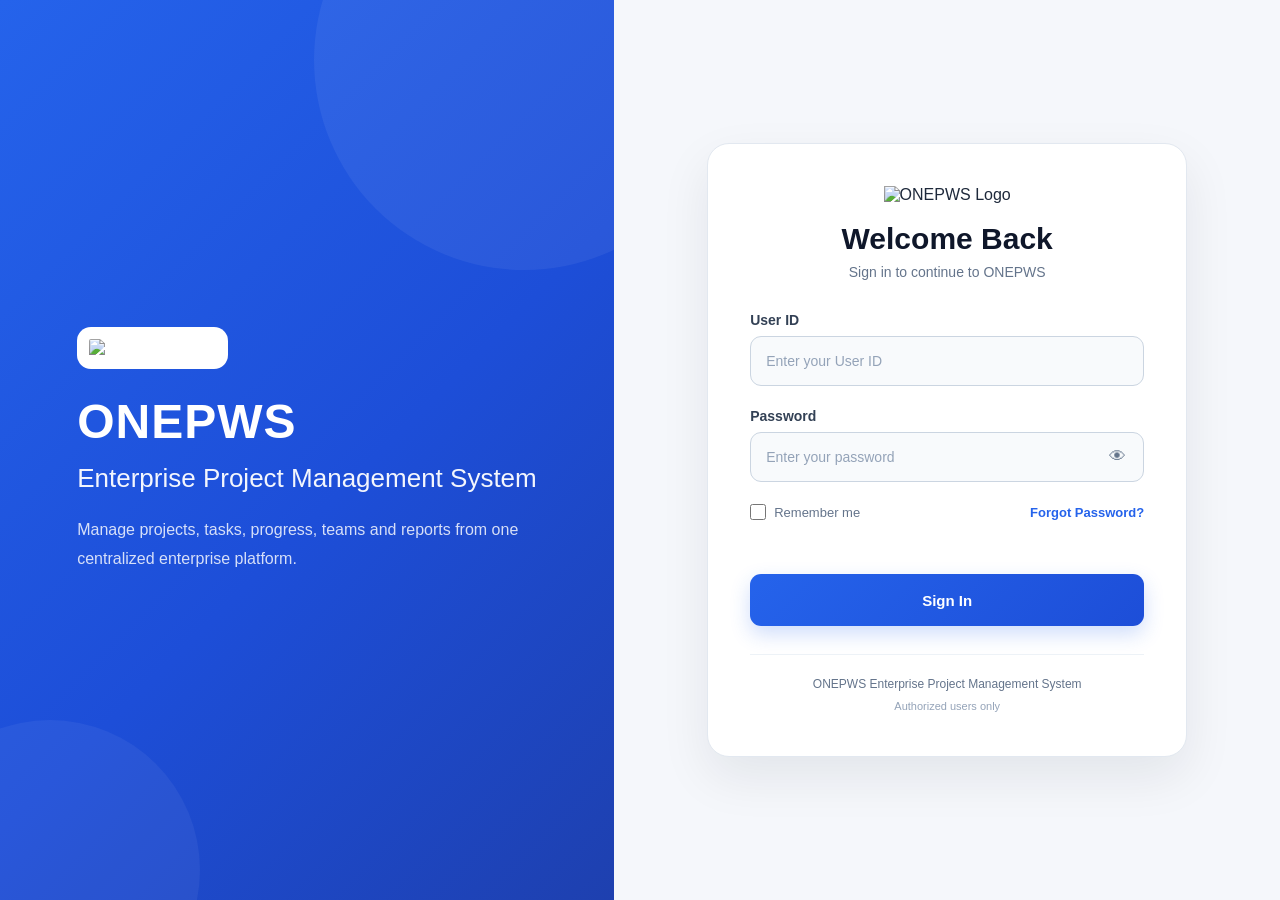
==== PAGES/AUTH/login.html @ 6a613416 "commit" ====
<!DOCTYPE html>
<html lang="en">

<head>

    <meta charset="UTF-8">

    <meta name="viewport"
          content="width=device-width, initial-scale=1.0">

    <title>ONEPWS | Login</title>

    <link rel="stylesheet"
          href="login.css">

</head>

<body>

    <!-- =====================================================
         LOGIN PAGE
         ONEPWS Enterprise Project Management System
    ====================================================== -->

    <div class="login-page">

        <!-- =================================================
             LEFT SIDE
        ================================================== -->

        <section class="login-brand">

            <div class="brand-content">

                <img
                    src="../../assets/images/ONEPWS%20LOGO.png"
                    alt="ONEPWS Logo"
                    class="brand-logo">

                <h1>
                    ONEPWS
                </h1>

                <h2>
                    Enterprise Project
                    Management System
                </h2>

                <p>
                    Manage projects, tasks, progress,
                    teams and reports from one centralized
                    enterprise platform.
                </p>

            </div>

        </section>


        <!-- =================================================
             RIGHT SIDE
        ================================================== -->

        <section class="login-section">

            <div class="login-card">

                <div class="login-header">

                    <img
                        src="../../assets/images/ONEPWS%20LOGO.png"
                        alt="ONEPWS Logo"
                        class="login-logo">

                    <h1>
                        Welcome Back
                    </h1>

                    <p>
                        Sign in to continue to ONEPWS
                    </p>

                </div>


                <!-- =================================================
                     LOGIN FORM
                ================================================== -->

                <form id="loginForm">

                    <!-- USER ID -->

                    <div class="form-group">

                        <label for="userId">
                            User ID
                        </label>

                        <input
                            type="text"
                            id="userId"
                            name="userId"
                            placeholder="Enter your User ID"
                            autocomplete="username"
                            required>

                    </div>


                    <!-- PASSWORD -->

                    <div class="form-group">

                        <label for="password">
                            Password
                        </label>

                        <div class="password-wrapper">

                            <input
                                type="password"
                                id="password"
                                name="password"
                                placeholder="Enter your password"
                                autocomplete="current-password"
                                required>

                            <button
                                type="button"
                                id="togglePassword"
                                class="password-toggle"
                                aria-label="Show password">

                                👁

                            </button>

                        </div>

                    </div>


                    <!-- REMEMBER ME / FORGOT PASSWORD -->

                    <div class="login-options">

                        <label class="remember-me">

                            <input
                                type="checkbox"
                                id="rememberMe">

                            <span>
                                Remember me
                            </span>

                        </label>

                        <button
                            type="button"
                            id="forgotPasswordBtn"
                            class="forgot-password">

                            Forgot Password?

                        </button>

                    </div>


                    <!-- ERROR MESSAGE -->

                    <div
                        id="loginMessage"
                        class="login-message"
                        role="alert">
                    </div>


                    <!-- LOGIN BUTTON -->

                    <button
                        type="submit"
                        id="loginBtn"
                        class="login-btn">

                        <span>
                            Sign In
                        </span>

                    </button>

                </form>


                <!-- =================================================
                     FOOTER
                ================================================== -->

                <div class="login-footer">

                    <p>
                        ONEPWS Enterprise Project Management System
                    </p>

                    <span>
                        Authorized users only
                    </span>

                </div>

            </div>

        </section>

    </div>


    <!-- =====================================================
         JAVASCRIPT
    ====================================================== -->

    <script src="login.js"></script>

</body>

</html>
---- PAGES/AUTH/login.css ----
/* ==========================================================
   ONEPWS LOGIN PAGE
   ========================================================== */


/* ==========================================================
   RESET
   ========================================================== */

* {
    margin: 0;
    padding: 0;
    box-sizing: border-box;
}


/* ==========================================================
   PAGE
   ========================================================== */

html,
body {
    width: 100%;
    min-height: 100%;
}

body {
    font-family: "Poppins", "Segoe UI", Arial, sans-serif;

    background: #f5f7fb;

    color: #1e293b;

    min-height: 100vh;

    overflow-x: hidden;
}


/* ==========================================================
   LOGIN PAGE CONTAINER
   ========================================================== */

.login-page {

    min-height: 100vh;

    width: 100%;

    display: flex;

    background: #f5f7fb;
}


/* ==========================================================
   LEFT BRAND SECTION
   ========================================================== */

.login-brand {

    width: 48%;

    min-height: 100vh;

    display: flex;

    align-items: center;

    justify-content: center;

    padding: 60px;

    background:
        linear-gradient(
            135deg,
            #2563eb 0%,
            #1d4ed8 55%,
            #1e40af 100%
        );

    position: relative;

    overflow: hidden;
}


/* Decorative circles */

.login-brand::before {

    content: "";

    position: absolute;

    width: 420px;

    height: 420px;

    border-radius: 50%;

    background: rgba(255, 255, 255, 0.06);

    top: -150px;

    right: -120px;
}


.login-brand::after {

    content: "";

    position: absolute;

    width: 300px;

    height: 300px;

    border-radius: 50%;

    background: rgba(255, 255, 255, 0.05);

    bottom: -120px;

    left: -100px;
}


/* ==========================================================
   BRAND CONTENT
   ========================================================== */

.brand-content {

    position: relative;

    z-index: 2;

    max-width: 520px;

    color: #ffffff;
}


.brand-logo {

    width: 110px;

    height: auto;

    object-fit: contain;

    margin-bottom: 25px;

    background: #ffffff;

    padding: 12px;

    border-radius: 14px;
}


.brand-content h1 {

    font-size: 48px;

    font-weight: 700;

    letter-spacing: 1px;

    margin-bottom: 12px;
}


.brand-content h2 {

    font-size: 26px;

    line-height: 1.35;

    font-weight: 500;

    margin-bottom: 20px;

    color: rgba(255, 255, 255, 0.95);
}


.brand-content p {

    font-size: 16px;

    line-height: 1.8;

    max-width: 460px;

    color: rgba(255, 255, 255, 0.82);
}


/* ==========================================================
   RIGHT LOGIN SECTION
   ========================================================== */

.login-section {

    width: 52%;

    min-height: 100vh;

    display: flex;

    align-items: center;

    justify-content: center;

    padding: 40px;
}


/* ==========================================================
   LOGIN CARD
   ========================================================== */

.login-card {

    width: 100%;

    max-width: 480px;

    background: #ffffff;

    border: 1px solid #e2e8f0;

    border-radius: 22px;

    padding: 42px;

    box-shadow:
        0 20px 50px rgba(15, 23, 42, 0.08);
}


/* ==========================================================
   LOGIN HEADER
   ========================================================== */

.login-header {

    text-align: center;

    margin-bottom: 32px;
}


.login-logo {

    width: 75px;

    height: 75px;

    object-fit: contain;

    margin-bottom: 18px;
}


.login-header h1 {

    font-size: 30px;

    font-weight: 700;

    color: #0f172a;

    margin-bottom: 8px;
}


.login-header p {

    font-size: 14px;

    color: #64748b;
}


/* ==========================================================
   FORM
   ========================================================== */

.form-group {

    margin-bottom: 22px;
}


.form-group label {

    display: block;

    margin-bottom: 8px;

    font-size: 14px;

    font-weight: 600;

    color: #334155;
}


.form-group input {

    width: 100%;

    height: 50px;

    padding: 0 15px;

    border: 1px solid #cbd5e1;

    border-radius: 11px;

    background: #f8fafc;

    color: #0f172a;

    font-family: inherit;

    font-size: 14px;

    outline: none;

    transition: all 0.25s ease;
}


.form-group input::placeholder {

    color: #94a3b8;
}


.form-group input:focus {

    background: #ffffff;

    border-color: #2563eb;

    box-shadow:
        0 0 0 4px rgba(37, 99, 235, 0.10);
}


/* ==========================================================
   PASSWORD
   ========================================================== */

.password-wrapper {

    position: relative;

    width: 100%;
}


.password-wrapper input {

    padding-right: 52px;
}


.password-toggle {

    position: absolute;

    right: 8px;

    top: 50%;

    transform: translateY(-50%);

    width: 38px;

    height: 38px;

    border: none;

    border-radius: 8px;

    background: transparent;

    cursor: pointer;

    font-size: 17px;

    color: #64748b;

    transition: 0.2s;
}


.password-toggle:hover {

    background: #eff6ff;

    color: #2563eb;
}


/* ==========================================================
   LOGIN OPTIONS
   ========================================================== */

.login-options {

    display: flex;

    align-items: center;

    justify-content: space-between;

    gap: 15px;

    margin-bottom: 22px;
}


.remember-me {

    display: flex;

    align-items: center;

    gap: 8px;

    font-size: 13px;

    color: #64748b;

    cursor: pointer;
}


.remember-me input {

    width: 16px;

    height: 16px;

    accent-color: #2563eb;

    cursor: pointer;
}


.forgot-password {

    border: none;

    background: none;

    color: #2563eb;

    font-family: inherit;

    font-size: 13px;

    font-weight: 600;

    cursor: pointer;
}


.forgot-password:hover {

    text-decoration: underline;
}


/* ==========================================================
   LOGIN MESSAGE
   ========================================================== */

.login-message {

    min-height: 22px;

    margin-bottom: 10px;

    font-size: 13px;

    font-weight: 500;

    text-align: center;
}


/* ==========================================================
   LOGIN BUTTON
   ========================================================== */

.login-btn {

    width: 100%;

    height: 52px;

    border: none;

    border-radius: 11px;

    background:
        linear-gradient(
            135deg,
            #2563eb,
            #1d4ed8
        );

    color: #ffffff;

    font-family: inherit;

    font-size: 15px;

    font-weight: 600;

    cursor: pointer;

    box-shadow:
        0 8px 20px rgba(37, 99, 235, 0.22);

    transition: all 0.25s ease;
}


.login-btn:hover {

    transform: translateY(-2px);

    box-shadow:
        0 12px 25px rgba(37, 99, 235, 0.30);
}


.login-btn:active {

    transform: translateY(0);
}


/* ==========================================================
   LOGIN FOOTER
   ========================================================== */

.login-footer {

    margin-top: 28px;

    padding-top: 22px;

    border-top: 1px solid #edf2f7;

    text-align: center;
}


.login-footer p {

    font-size: 12px;

    color: #64748b;

    margin-bottom: 5px;
}


.login-footer span {

    font-size: 11px;

    color: #94a3b8;
}


/* ==========================================================
   RESPONSIVE — TABLET
   ========================================================== */

@media (max-width: 900px) {

    .login-brand {

        width: 42%;

        padding: 40px;
    }

    .login-section {

        width: 58%;

        padding: 30px;
    }

    .brand-content h1 {

        font-size: 38px;
    }

    .brand-content h2 {

        font-size: 22px;
    }

}


/* ==========================================================
   RESPONSIVE — MOBILE
   ========================================================== */

@media (max-width: 700px) {

    .login-page {

        display: block;
    }

    .login-brand {

        width: 100%;

        min-height: auto;

        padding: 35px 25px;

        text-align: center;
    }

    .brand-content {

        max-width: 100%;
    }

    .brand-logo {

        width: 80px;

        margin-bottom: 15px;
    }

    .brand-content h1 {

        font-size: 34px;
    }

    .brand-content h2 {

        font-size: 20px;
    }

    .brand-content p {

        font-size: 14px;

        margin: auto;
    }

    .login-section {

        width: 100%;

        min-height: auto;

        padding: 30px 20px;
    }

    .login-card {

        padding: 30px 24px;

        border-radius: 18px;
    }

}


/* ==========================================================
   SMALL MOBILE
   ========================================================== */

@media (max-width: 420px) {

    .login-options {

        align-items: flex-start;

        flex-direction: column;
    }

    .login-card {

        padding: 25px 20px;
    }

}
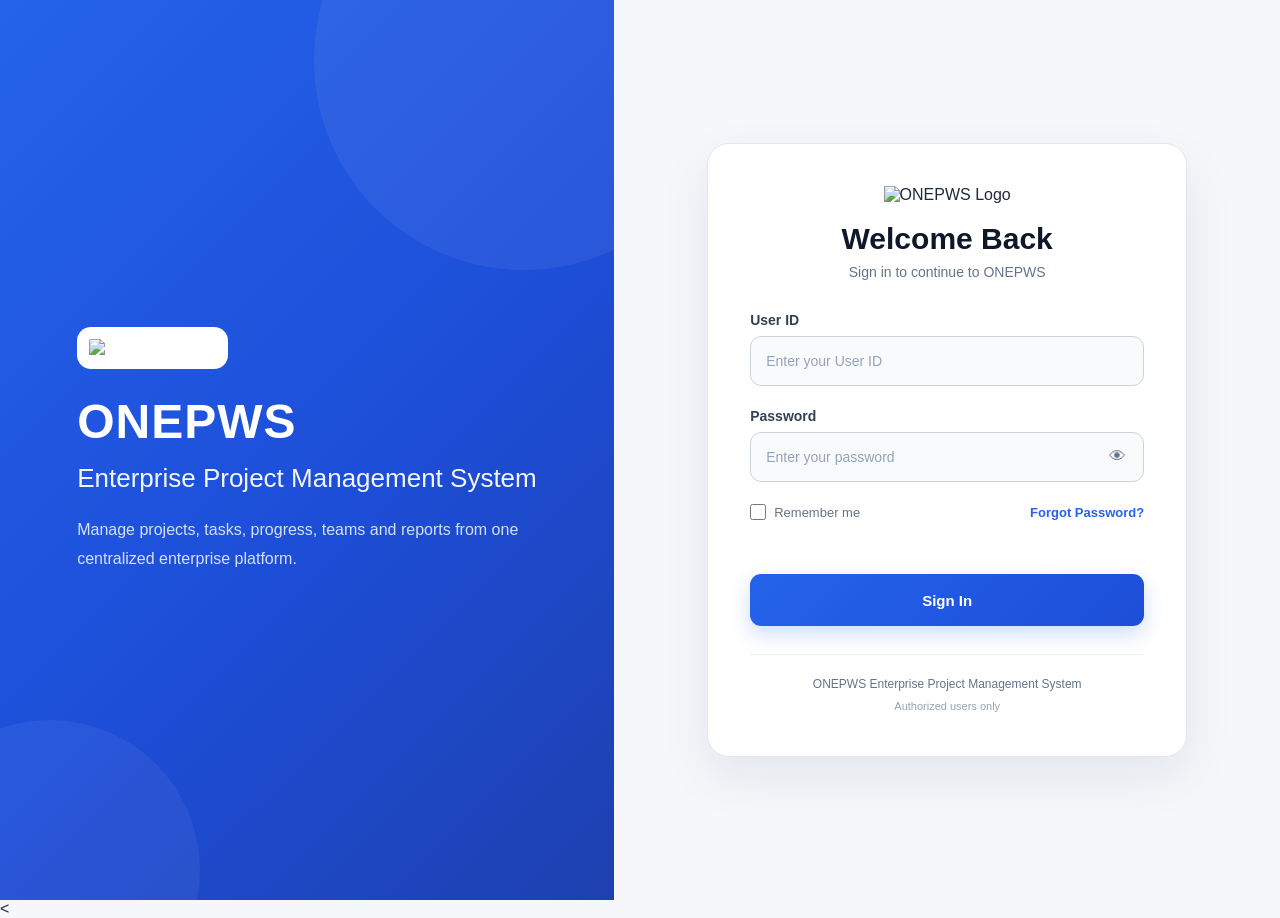
==== commit f6e97fc6: "COMMIT" ====
--- a/PAGES/AUTH/login.html
+++ b/PAGES/AUTH/login.html
@@ -221,7 +221,7 @@
          JAVASCRIPT
     ====================================================== -->
 
-    <script src="login.js"></script>
+    <<script src="login.js"></script>
 
 </body>
 
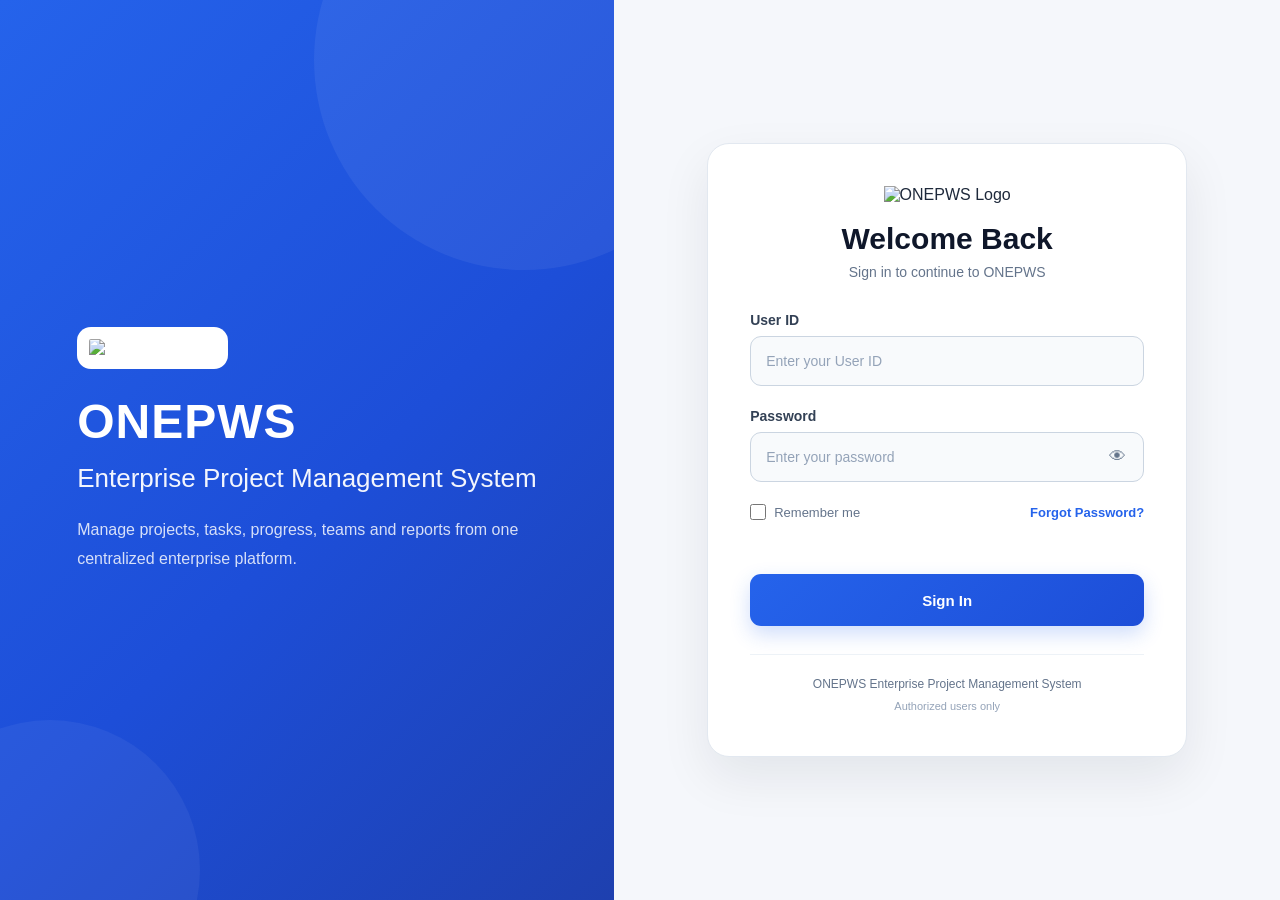
==== commit 6bf3d895: "COMMIT" ====
--- a/PAGES/AUTH/login.html
+++ b/PAGES/AUTH/login.html
@@ -221,7 +221,7 @@
          JAVASCRIPT
     ====================================================== -->
 
-    <<script src="login.js"></script>
+    <script src="login.js"></script>
 
 </body>
 
